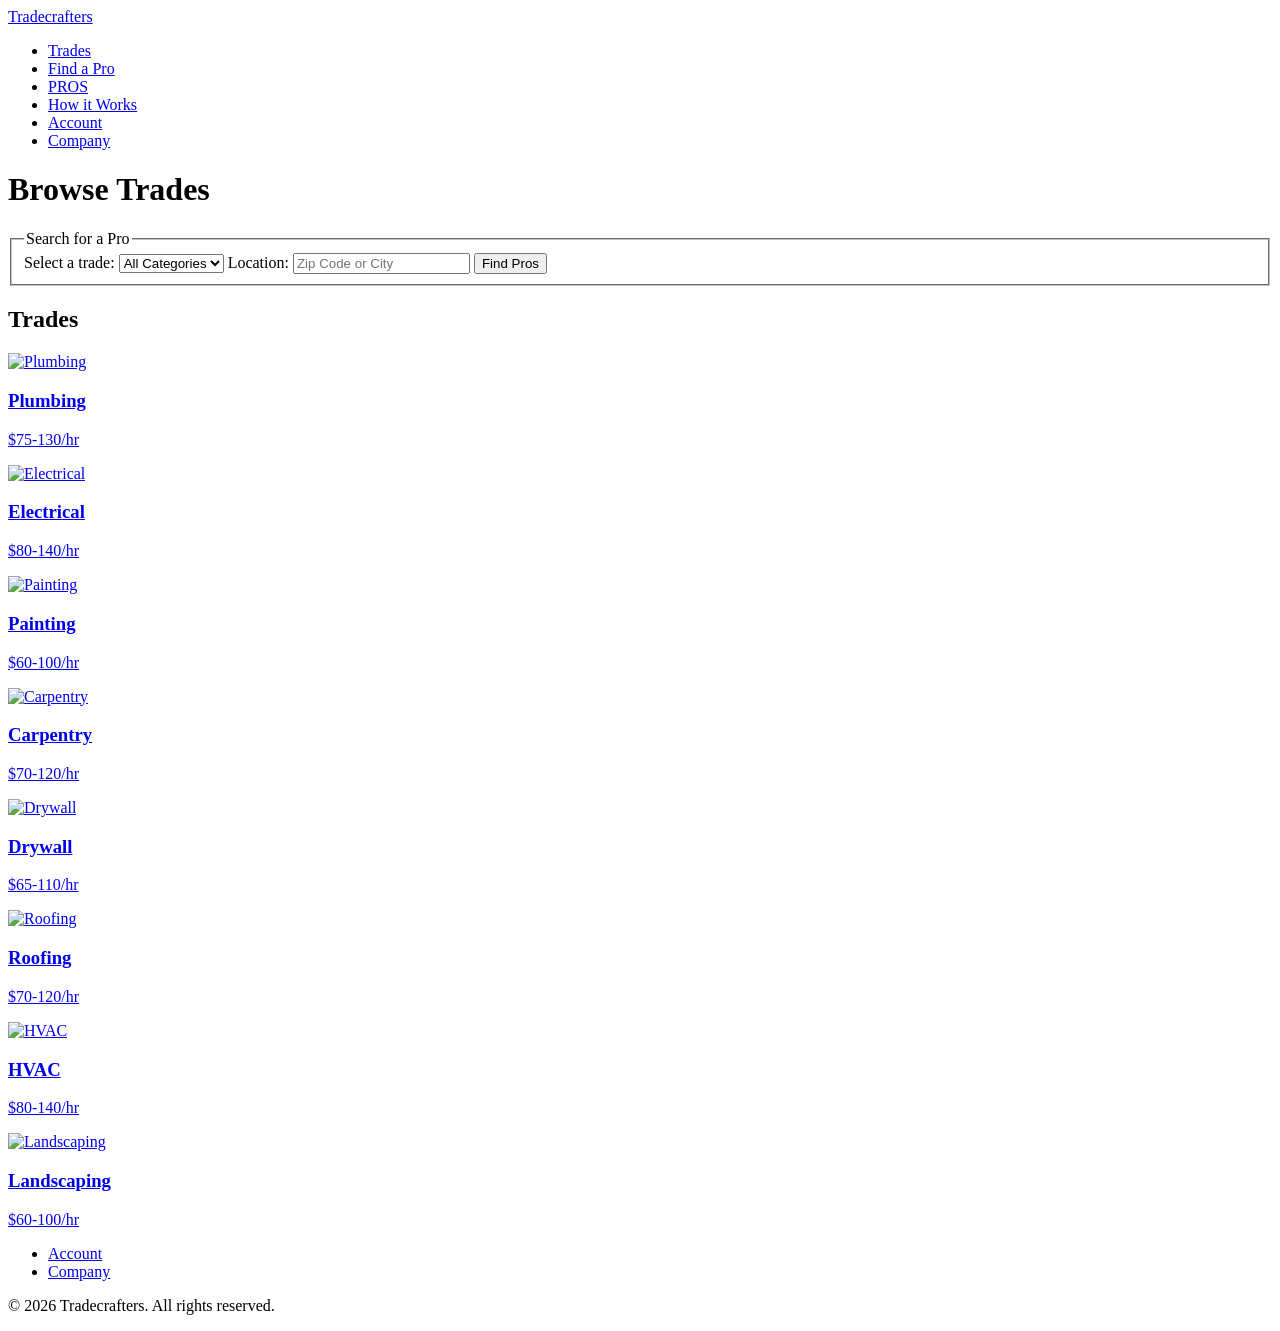
==== trades.html @ b3941408 "Add files via upload" ====
<!DOCTYPE html>
<html lang="en">
<head>
    <meta charset="UTF-8">
    <meta name="viewport" content="width=device-width, initial-scale=1.0">
    <title>Tradecrafters | Trades</title>
    <link href="stylesheet/style.css" rel="stylesheet">
</head>
<body>
     <nav>
        <a class="logo" href="index.html">Tradecrafters</a>
        <ul>
            <li><a href="trades.html">Trades</a></li>
            <li><a href="findapro.html">Find a Pro</a></li>
            <li><a href="pros.html">PROS</a></li>
            <li><a href="howitworks.html">How it Works</a></li>
            <li><a href="account.html">Account</a></li>
            <li><a href="company.html">Company</a></li>
        </ul>
    </nav>
    <header>
        <div class="brand">
            <h1>Browse Trades</h1>
        </div>
        <form>
            <fieldset>
                <legend>Search for a Pro</legend>
            <label class="form-label" for="trade">Select a trade:</label>
                <select name="trade" id="trade">
                    <option value="">All Categories</option>
                    <option value="plumbing">Plumbing</option>
                    <option value="electrical">Electrical</option>
                    <option value="painting">Painting</option>
                    <option value="carpentry">Carpentry</option>
                    <option value="drywall">Drywall</option>
                    <option value="roofing">Roofing</option>
                    <option value="HVAC">HVAC</option>
                    <option value="landscaping">Landscaping</option>
                </select>
            <label class="form-label" for="location">Location:</label>
        <input type="text" placeholder="Zip Code or City" name="location" id="location">
        <button type="submit">Find Pros</button>
        </fieldset>
    </form>
    </header>
    <section class="trade-grid">
        <h2>Trades</h2>
        <a href="plumbing.html">
        <div class="trade-item">
            <img src="images/plumbinghero.jpg" alt="Plumbing">
            <h3>Plumbing</h3> <p>$75-130/hr</p>
        </div>
        </a>
        <a href="electrical.html">
        <div class="trade-item">
            <img src="images/electricalhero.jpg" alt="Electrical">
            <h3>Electrical</h3> <p>$80-140/hr</p>
        </div>
        </a>
        <a href="painting.html">
        <div class="trade-item">
            <img src="images/paintinghero.jpg" alt="Painting">
            <h3>Painting</h3> <p>$60-100/hr</p>
        </div>
        </a>
        <a href="carpentry.html">
        <div class="trade-item">
            <img src="images/carpentryhero.jpg" alt="Carpentry">
            <h3>Carpentry</h3> <p>$70-120/hr</p>
        </div>
        </a>
        <a href="drywall.html">
        <div class="trade-item">
            <img src="images/drywallhero.jpg" alt="Drywall">
            <h3>Drywall</h3> <p>$65-110/hr</p>
        </div>
        </a>
        <a href="roofing.html">
        <div class="trade-item">
            <img src="images/roofinghero.jpg" alt="Roofing">
            <h3>Roofing</h3> <p>$70-120/hr</p>
        </div>
        </a>
        <a href="hvac.html">
        <div class="trade-item">
            <img src="images/hvachero.jpg" alt="HVAC">
            <h3>HVAC</h3> <p>$80-140/hr</p>
        </div>
        </a>
        <a href="landscaping.html">
        <div class="trade-item">
            <img src="images/landscapinghero.jpg" alt="Landscaping">
            <h3>Landscaping</h3> <p>$60-100/hr</p>
        </div>
        </a>
    </section>
    <footer>
        <ul>
            <li><a href="account.html">Account</a></li>
            <li><a href="company.html">Company</a></li>
        </ul>
         <p>&copy; 2026 Tradecrafters. All rights reserved.</p>
    </footer>
</body>
</html>
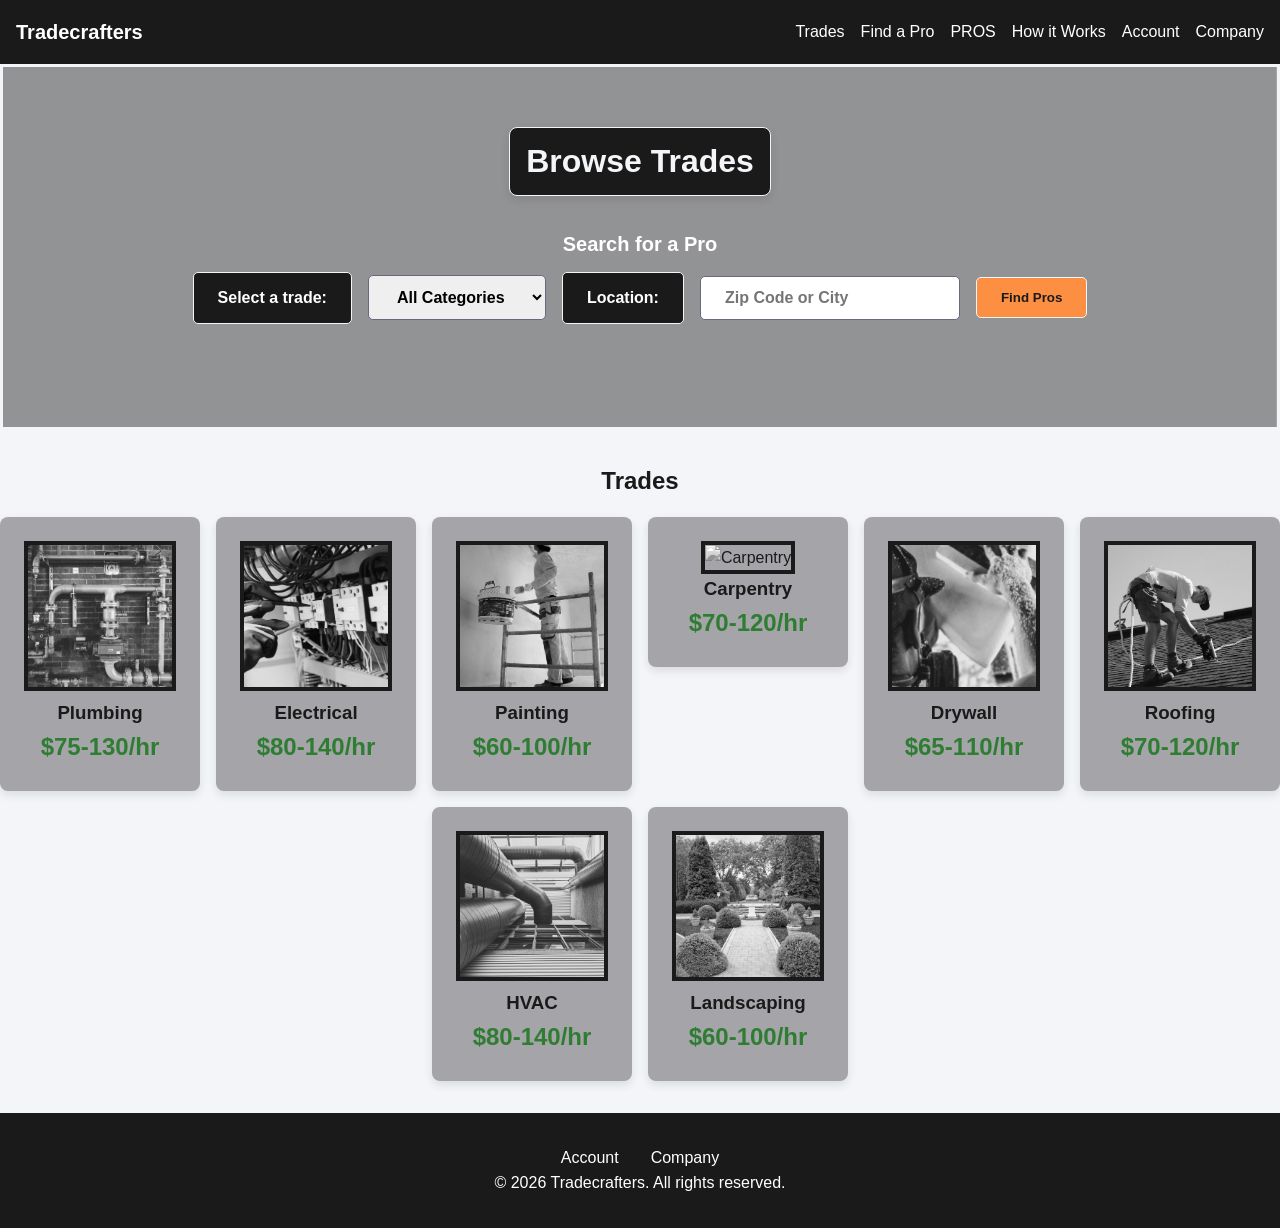
==== commit cb6d6d09: "page updates updates to account.html and style.css" ====
--- a/trades.html
+++ b/trades.html
@@ -18,6 +18,7 @@
             <li><a href="company.html">Company</a></li>
         </ul>
     </nav>
+    <main>
     <header>
         <div class="brand">
             <h1>Browse Trades</h1>
@@ -94,6 +95,7 @@
         </div>
         </a>
     </section>
+    </main>
     <footer>
         <ul>
             <li><a href="account.html">Account</a></li>
--- a/stylesheet/style.css
+++ b/stylesheet/style.css
@@ -0,0 +1,405 @@
+:root {
+    --primary-color: #114DA8;
+    --secondary-color: #A5A4A8;
+    --dark-color: #1A1A1A;
+    --accent-color: #FC8F42;
+    --neutral-color: #68697D;
+    --light-color: #F4F5F8;
+    --white-color: #FFFFFF;
+    --success-color: #2E7D32;
+}
+* {
+    margin: 0;
+    padding: 0;
+    box-sizing: border-box;
+}
+body {
+    font-family: Arial, helvetica, sans-serif;
+    background-color: var(--light-color);
+    color: var(--dark-color);
+    line-height: 1.6;
+}
+nav {
+    display: flex;
+    justify-content: space-between;
+    align-items: center;
+    padding: 1rem;
+    background-color: var(--dark-color);
+}
+nav ul {
+    display: flex;
+    list-style: none;
+    gap: 1rem;
+}
+nav a {
+    color: var(--white-color);
+    text-decoration: none;
+}
+.logo {
+    color: var(--white-color);
+    font-weight: bold;
+    font-size: 1.25rem;
+}
+header {
+    background-image: linear-gradient(rgba(0, 0, 0, 0.4), rgba(0, 0, 0, 0.4)), url('../images/homehero.jpg');
+    background-size: cover;
+    background-position: center;
+    background-repeat: no-repeat;
+    display: flex;
+    flex-direction: column;
+    align-items: center;
+    justify-content: center;
+    margin: .2rem .2rem;
+    padding: 2rem 2rem;
+    min-height: 40vh;
+    color: var(--white-color);
+    text-align: center;
+    font-weight: bolder;
+}
+.brand {
+    display: inline-block;
+    color: var(--light-color);
+    background-color: var(--dark-color);
+    border-radius: 8px;
+    box-shadow: 0 4px 10px rgba(0, 0, 0, 0.1);
+    padding-bottom: .5rem;
+    padding-left: 1rem;
+    padding-right: 1rem;
+    padding-top: .5rem;
+    border: 1px solid var(--light-color);
+}
+header form {
+    padding: 2rem 1rem;
+    border: none;
+    border-radius: 5px;
+    font-size: 1rem;
+    font-weight: bold;
+}
+.form-label {
+    background-color: var(--dark-color);
+    color: var(--white-color);
+    padding: .75rem 1.5rem;
+    border-radius: 5px;
+    font-size: 1rem;
+    font-weight: bold;
+    border: 1.5px solid var(--light-color);
+}
+button {
+    background-color: var(--accent-color);
+    color: var(--dark-color);
+    border: 1.5px solid var(--light-color);
+    padding: .75rem 1.5rem;
+    border-radius: 5px;
+    cursor: pointer;
+    font-weight: bolder;
+}
+header select, header input {
+    border: 1px solid var(--neutral-color);
+    padding: .75rem 1.5rem;
+    border-radius: 5px;
+    font-size: 1rem;
+    font-weight: bold;
+}
+fieldset {
+    display: flex;
+    flex-wrap: wrap;
+    gap: 1rem;
+    justify-content: center;
+    align-items: center;
+    border: none;
+    padding: .75rem;
+    border-radius: 5px;
+}
+legend {
+    font-weight: bolder;
+    font-size: 1.25rem;
+    color: var(--white-color);
+}
+.trust {
+    background-color: var(--dark-color);
+    padding: 3rem 2rem;
+    color: var(--white-color);
+    text-align: center;
+}
+.trust ul {
+    display: flex;
+    justify-content: space-evenly;
+    list-style: none;
+    padding: 0;
+    margin: 0;
+}
+.trust li::before {
+    content: "\2714";
+    color: var(--success-color);
+    font-weight: bolder;
+    font-size: 1.5rem;
+}
+.trades {
+    display: flex;
+    flex-wrap: wrap;
+    gap: 1rem;
+    justify-content: center;
+    padding-top: 1.5rem;
+}
+.trades img {
+    width: 100%;
+    height: 220px;
+    object-fit: cover;
+    border: 4px solid var(--dark-color);
+    filter: grayscale(100%);
+    transition: filter 0.3s ease;
+}
+.trades img:hover {
+    filter: grayscale(0%);
+}
+.trades a {
+    width: 220px;
+    text-decoration: none;
+    color: var(--light-color);
+    background-color: var(--dark-color);
+}
+.trades h2 {
+    width: 100%;
+    text-align: center;     
+}
+.trades p {
+    text-align: center;
+    font-weight: bolder;
+}
+.trade-grid {
+    display: flex;
+    flex-wrap: wrap;
+    gap: 1rem;
+    justify-content: center;
+    padding: 2rem 0;
+}
+.trade-grid h2 {
+    width: 100%;
+    text-align: center;
+}
+.trade-item {
+    background-color: var(--secondary-color);
+    color: var(--dark-color);
+    padding: 1.5rem;
+    border-radius: 8px;
+    box-shadow: 0 4px 10px rgba(0, 0, 0, 0.1);
+    width: 200px;
+    text-align: center;
+}
+.trade-item p {
+    text-align: center;
+    font-weight: bolder;
+    color: var(--success-color);
+    font-size: 1.5rem;
+}
+.trade-grid a {
+    text-decoration: none;
+    color: var(--light-color);
+    border-radius: 8px;
+}
+.trade-grid img {
+    width: 100%;
+    height: 150px;
+    object-fit: cover;
+    border: 4px solid var(--dark-color);
+    filter: grayscale(100%);
+    transition: filter 0.3s ease;
+}
+.trade-grid img:hover {
+    filter: grayscale(0%);
+}
+.how-it-works {
+    display: flex;
+    flex-wrap: wrap;
+    gap: 1rem;
+    justify-content: center;
+    padding-top: 1.5rem;
+}
+.how-it-works h2 {
+    width: 100%;
+    text-align: center;
+}
+.how-it-works div {
+    background-color: var(--secondary-color);
+    color: var(--dark-color);
+    padding: 1.5rem;
+    border-radius: 8px;
+    box-shadow: 0 4px 10px rgba(0, 0, 0, 0.1);
+    width: 300px;
+}
+.testimonials {
+    display: flex;
+    flex-wrap: wrap;
+    gap: 1rem;
+    justify-content: center;
+    padding-top: 1.5rem;
+    padding-bottom: 3rem;
+}
+.testimonials h2 {
+    width: 100%;
+    text-align: center;
+}
+.testimonials div {
+    background-color: var(--secondary-color);
+    color: var(--dark-color);
+    padding: 1.5rem;
+    border-radius: 8px;
+    box-shadow: 0 4px 10px rgba(0, 0, 0, 0.1);
+    width: 300px;
+}
+.testimonials blockquote {
+    margin: 0;
+}
+.testimonials cite {
+    font-weight: bolder;
+}
+.cta {
+    display: flex;
+    flex-wrap: wrap;
+    flex-direction: row;
+    justify-content: center;
+    align-items: center;
+    gap: 2rem;
+    background-color: var(--accent-color);
+    padding: 3rem 2rem;
+    color: var(--dark-color);
+    text-align: center;
+    border: 1px solid var(--dark-color);
+    margin-left: 2rem;
+    margin-right: 2rem;
+    margin-bottom: 2rem;
+}
+.cta h2 {
+    width: 100%;
+    text-align: center;
+    font-weight: bolder;
+    margin-bottom: 1rem;
+}
+.cta div {
+    text-align: center;
+}
+.cta p {
+    font-weight: bolder;
+    margin-bottom: 1rem;
+}
+.btn {
+    display: inline-block;
+    text-decoration: none;
+    background-color: var(--dark-color);
+    color: var(--white-color);
+    border: 1.5px solid var(--light-color);
+    padding: 1rem 1.5rem;
+    border-radius: 5px;
+    cursor: pointer;
+    font-weight: bolder;
+}
+.cta img {
+    width: 240px;
+    height: 220px;
+    object-fit: cover;
+    border: 4px solid var(--dark-color);
+}
+footer {
+    background-color: var(--dark-color);
+    color: var(--white-color);
+    text-align: center;
+    padding: 2rem;
+}
+footer ul {
+    display: flex;
+    justify-content: center;
+    list-style: none;
+    padding: 0;
+    margin: 0;
+}
+footer li {
+    margin: 0 1rem;
+}
+footer a {
+    color: var(--white-color);
+    text-decoration: none;
+}
+.auth {
+    display: flex;
+    flex-direction: column;
+    align-items: center;
+    padding: 2rem 0;
+}
+.auth h2 {
+    width: 100%;
+    text-align: center;
+    font-weight: bolder;
+}
+.auth legend {
+    font-weight: bolder;
+    color: var(--dark-color);
+    width:100%;
+    text-align: center;
+}
+.auth fieldset {
+    flex-direction: column;
+    align-items: flex-start;
+}
+.auth-forms {
+    display: flex;
+    flex-direction: row;
+    gap: 2rem;
+    justify-content: center;
+    align-items: flex-start;
+}
+.auth-column {
+    background-color: var(--secondary-color);
+    color: var(--dark-color);
+    padding: 1.5rem;
+    border-radius: 8px;
+    box-shadow: 0 4px 10px rgba(0, 0, 0, 0.1);
+}
+.auth .radio {
+    flex-direction: row;
+    flex-wrap: wrap;
+    align-items: center;
+}
+.social {
+    display: flex;
+    flex-direction: column;
+    align-items: center;
+    gap: 1rem;
+}
+.social p.divider {
+    font-weight: bolder;
+}
+.social a.btn {
+    text-decoration: none;
+}
+.divider {
+    display: flex;
+    align-items: center;
+    gap: 1rem;
+    width: 100%;
+}
+.divider::before,
+.divider::after {
+    content: "";
+    flex-grow: 1;
+    height: 2px;
+    background-color: var(--neutral-color);
+}
+@media (max-width: 768px) {
+    nav {
+        flex-direction: column;
+        align-items: center;
+        gap: 1rem;
+    }
+    nav ul {
+        flex-wrap: wrap;
+        align-items: center;
+    }
+    .cta img {
+        width: 100%;
+        height: auto;
+    }
+    .auth-forms {
+        flex-direction: column;
+        align-items: center;
+    }
+}
